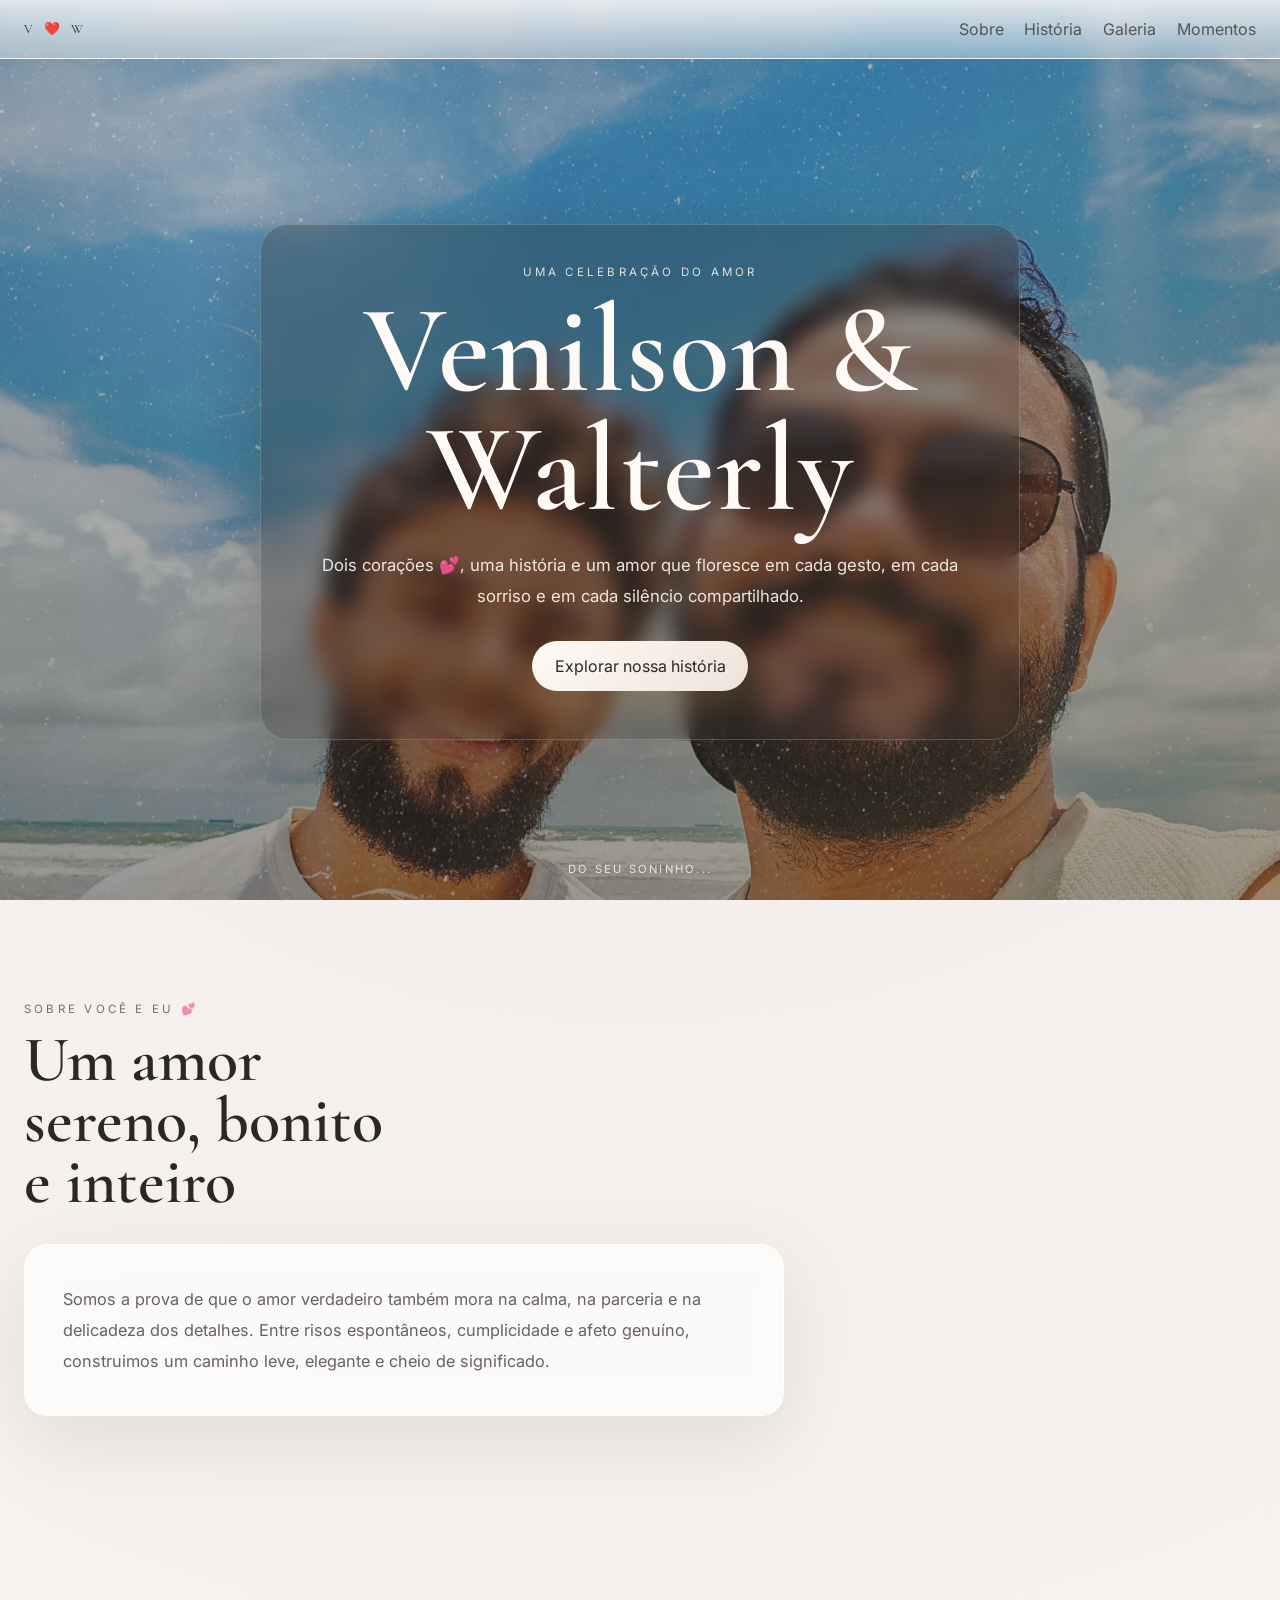
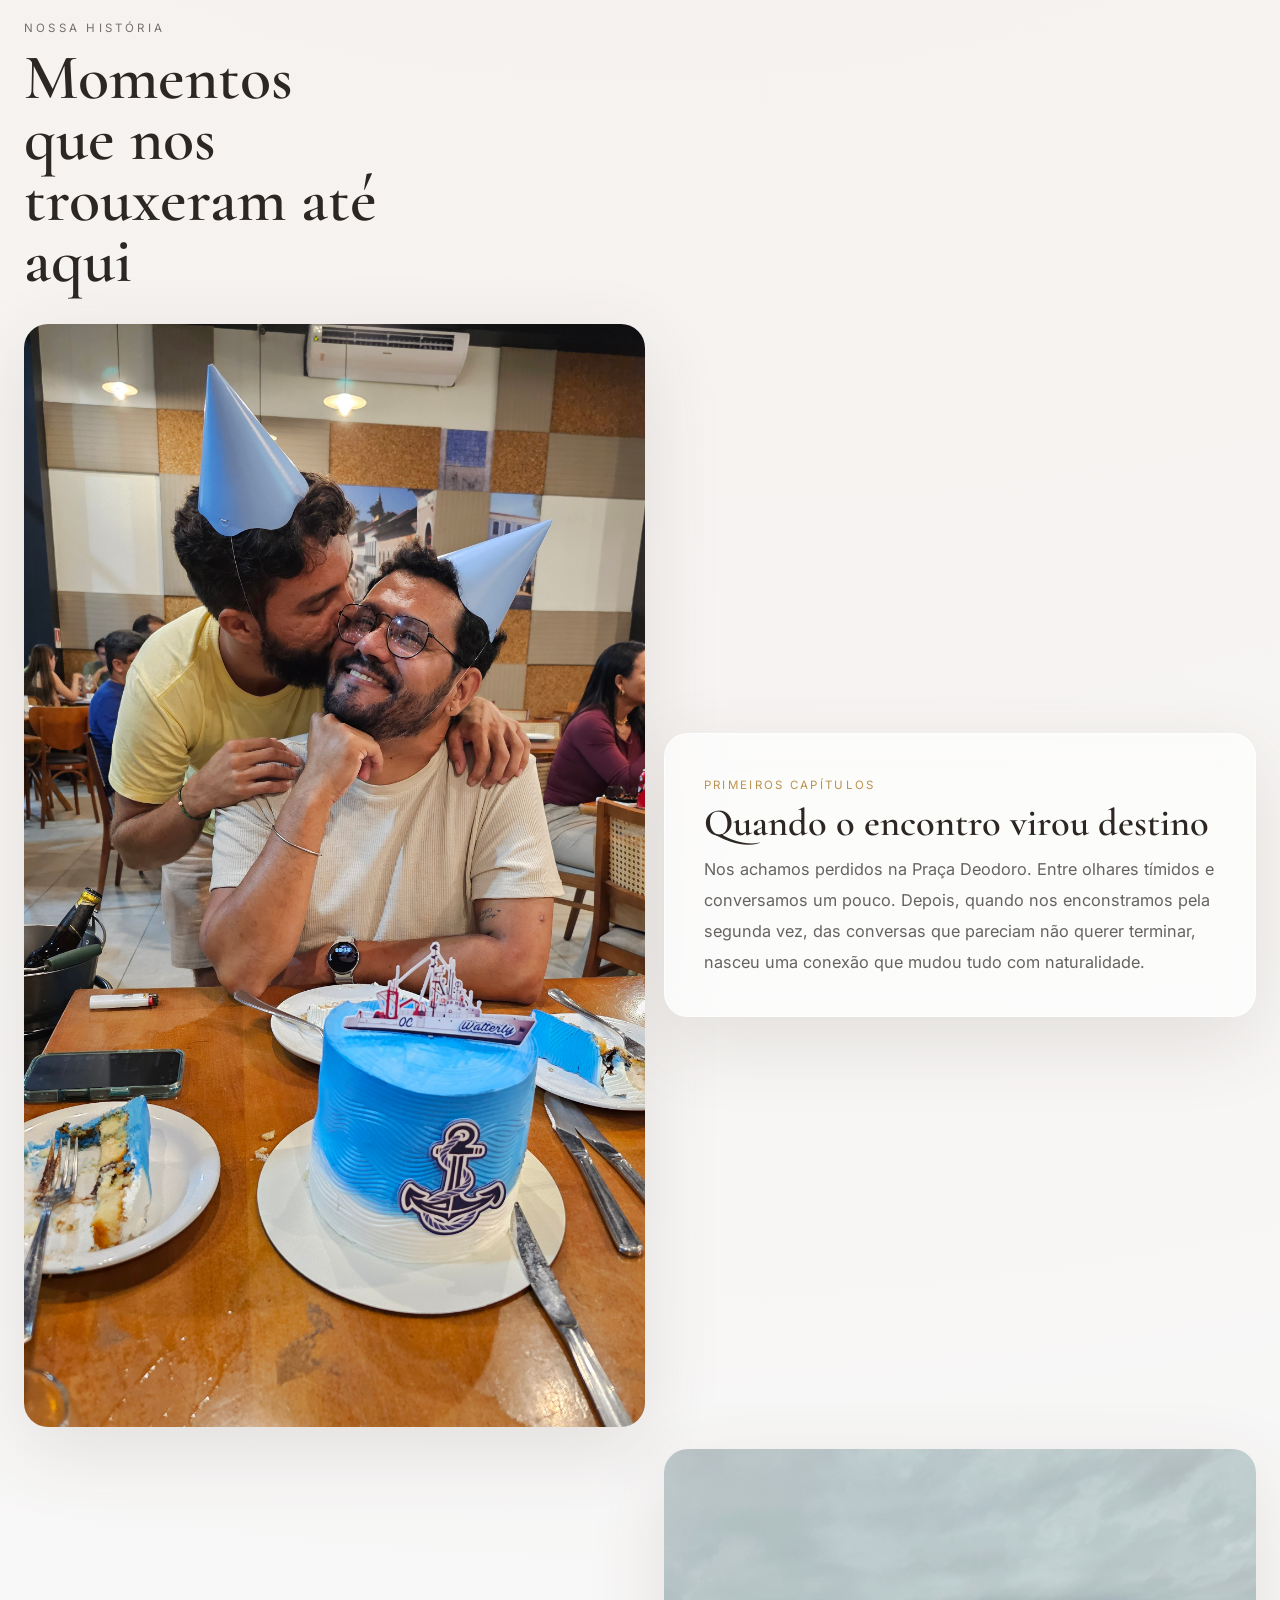
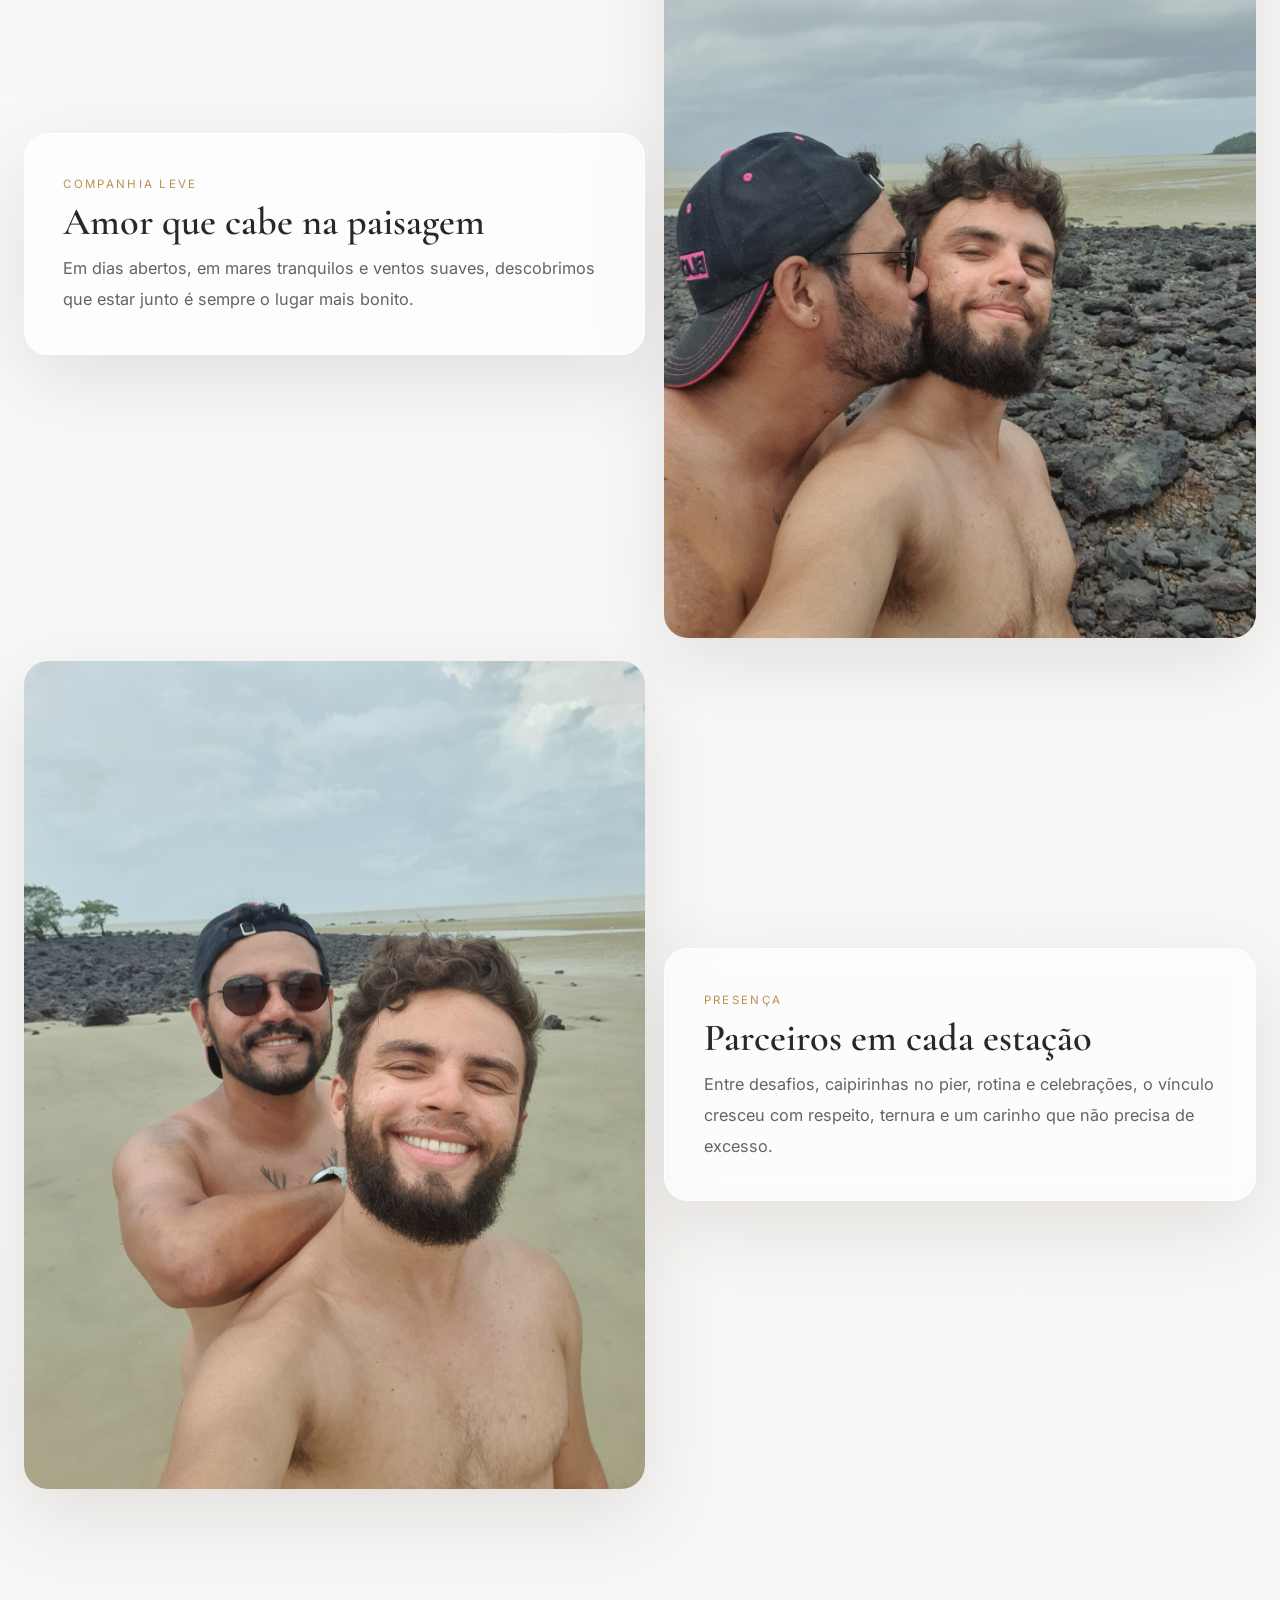
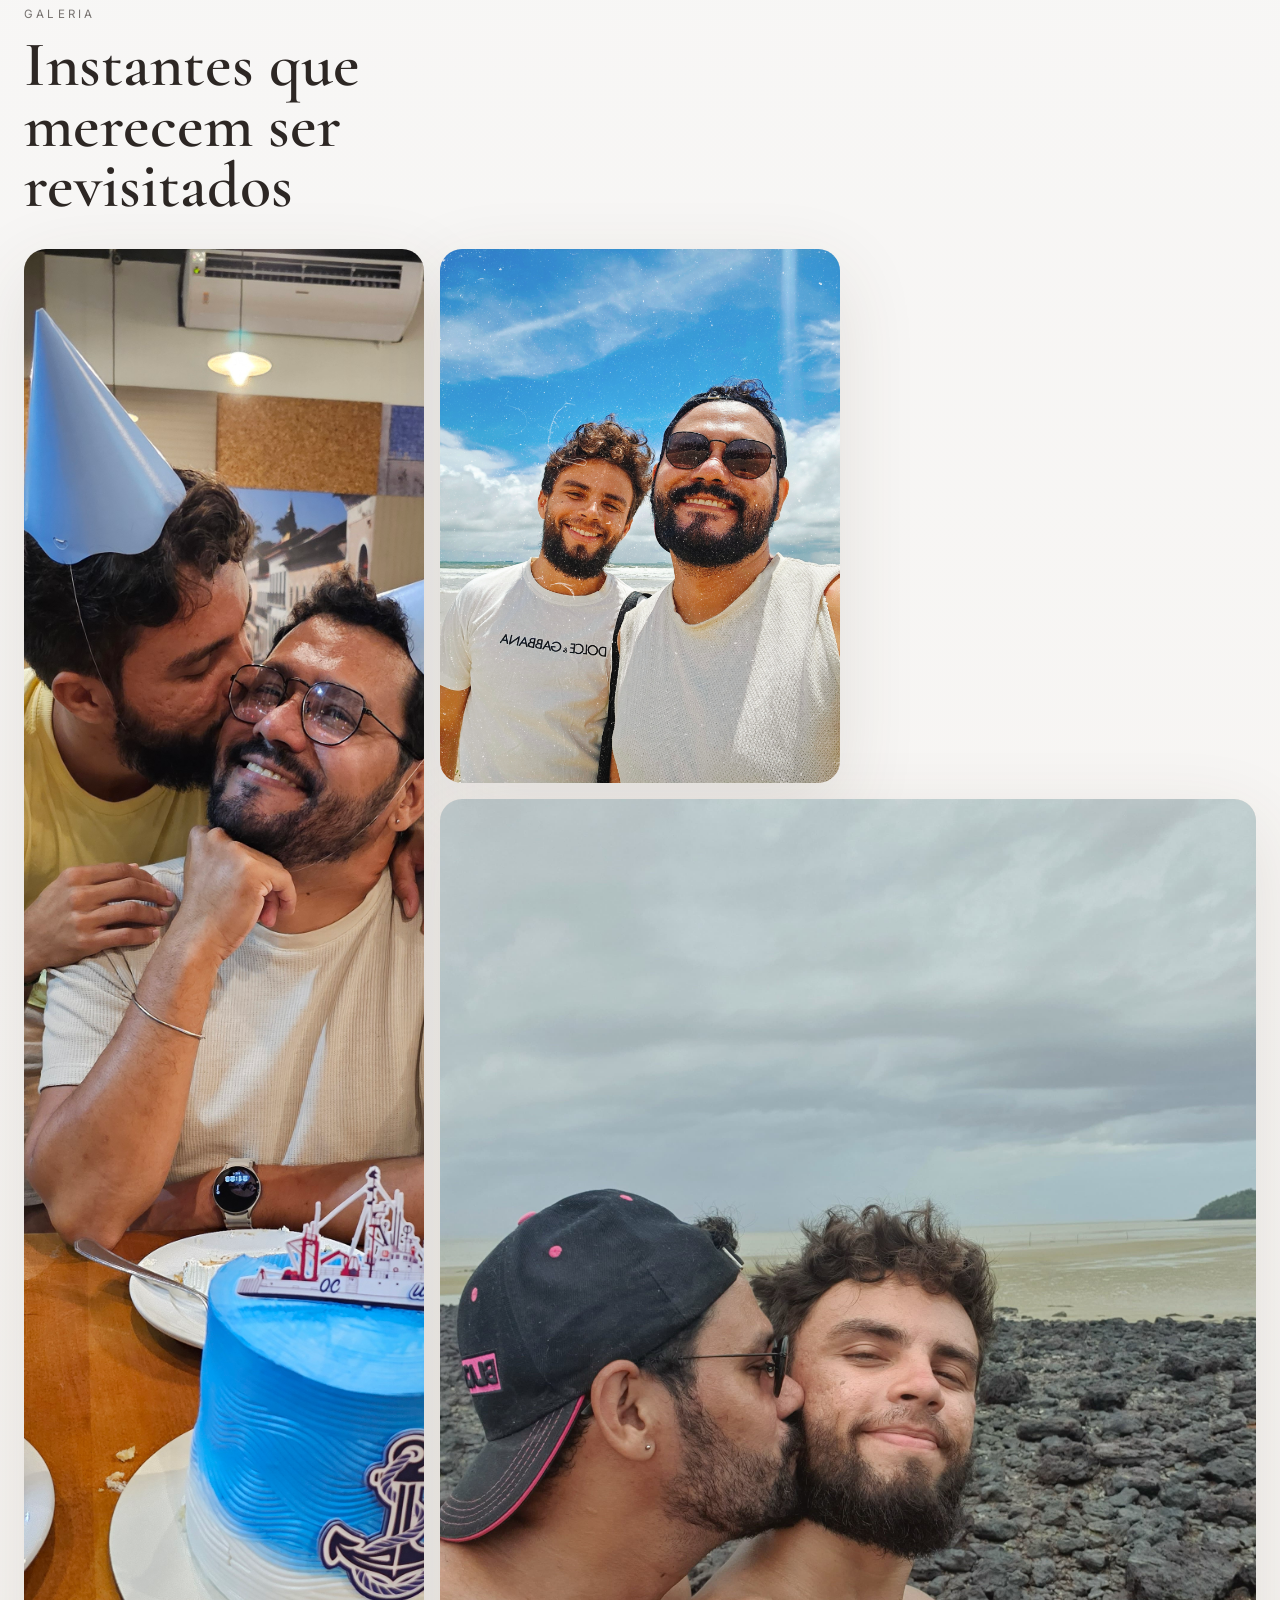
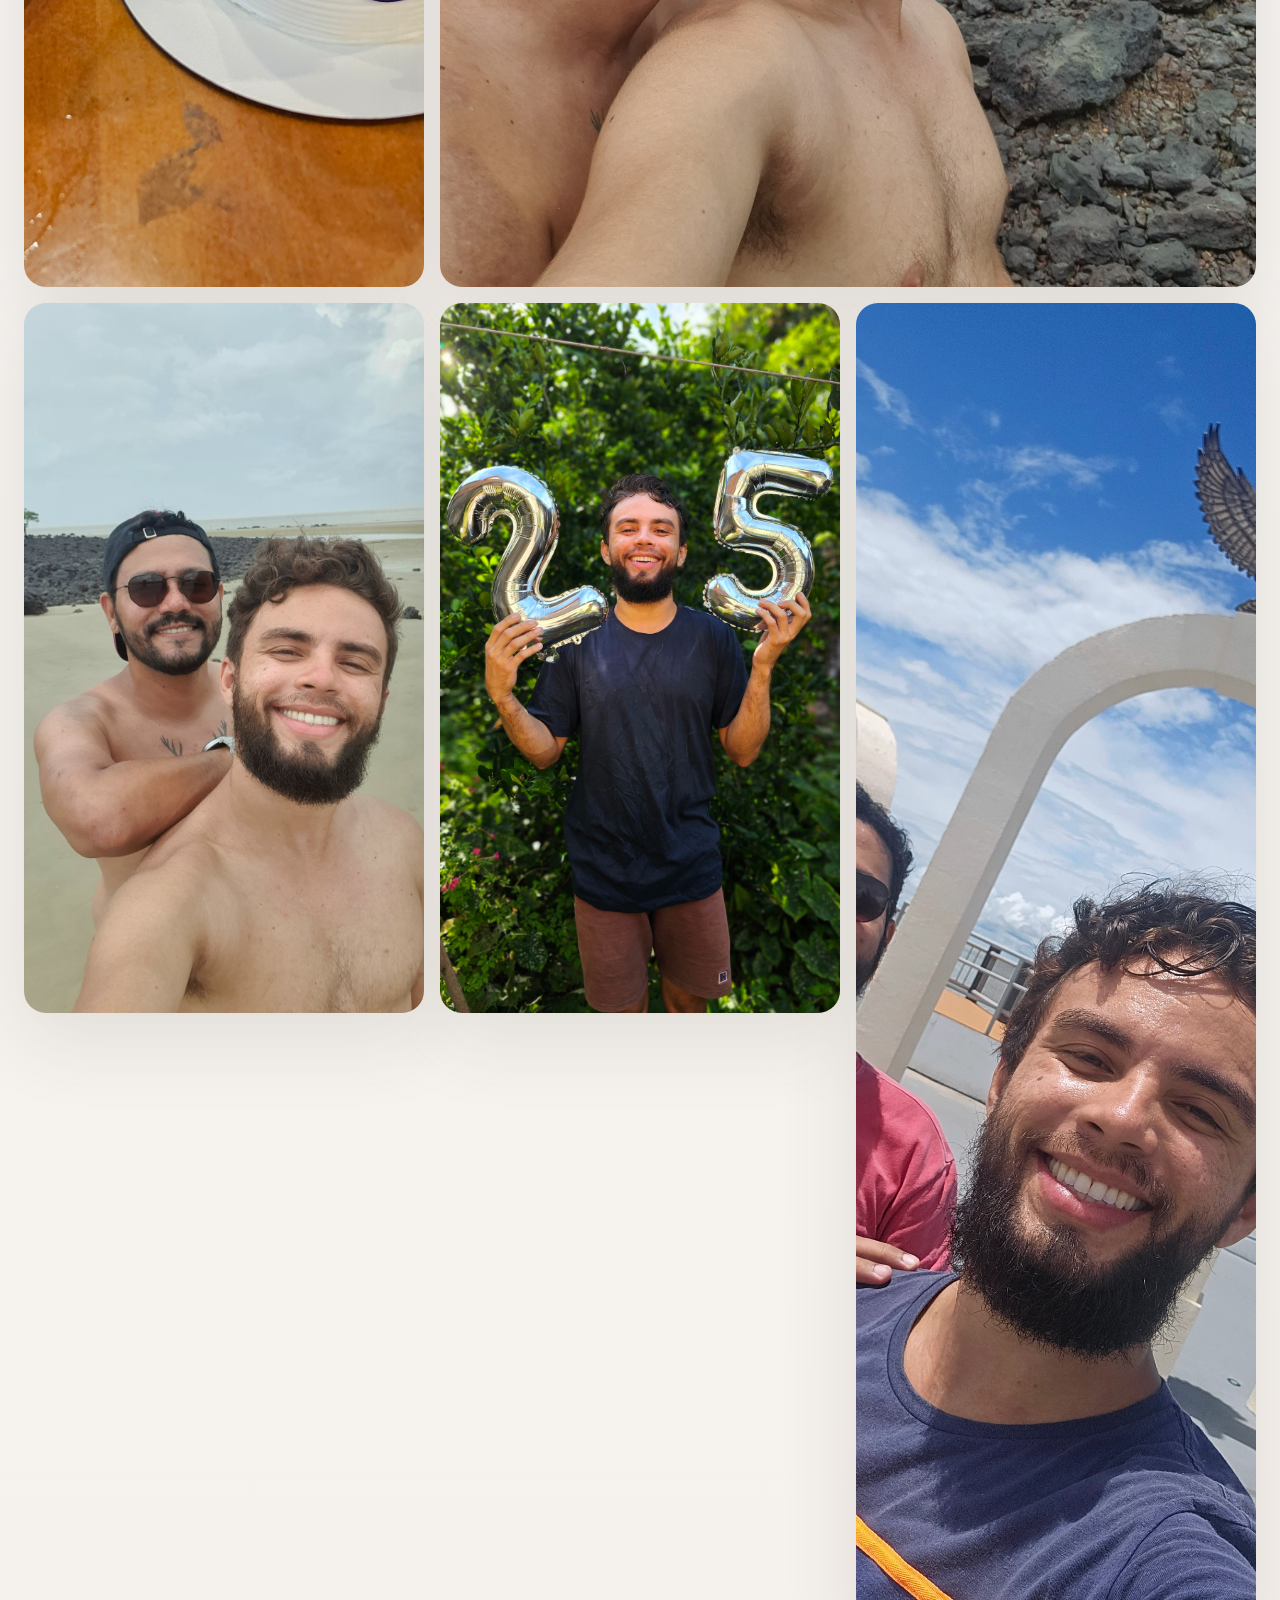
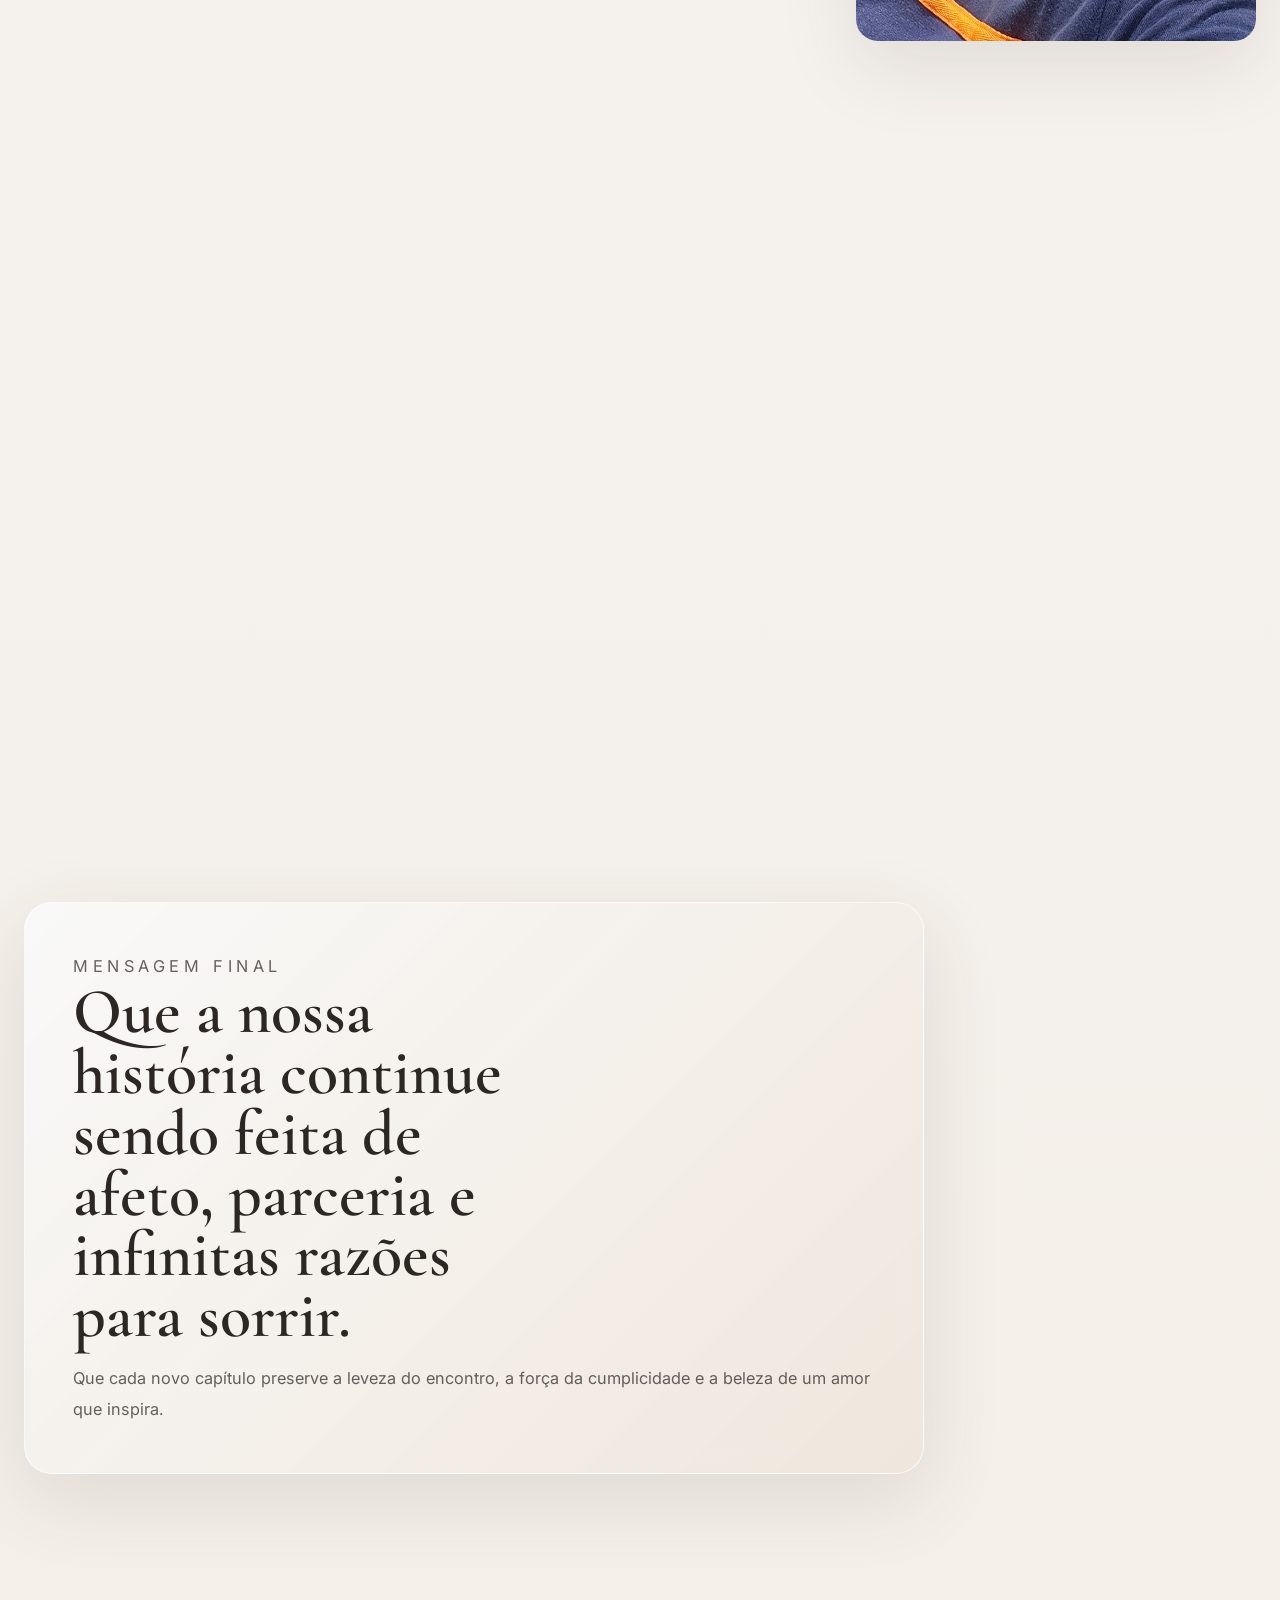
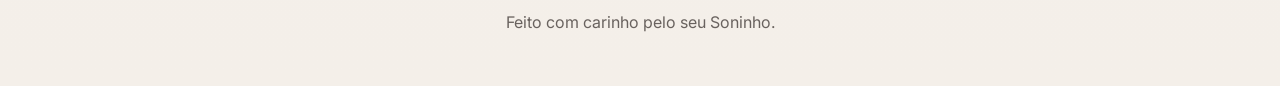
==== projects/my-love/index.html @ 70a50e3d "Add files via upload" ====
<!DOCTYPE html>
<html lang="pt-BR">
<head>
  <meta charset="UTF-8" />
  <meta name="viewport" content="width=device-width, initial-scale=1.0" />
  <meta name="description" content="Uma landing page romântica e elegante para celebrar o amor de Venilson e Walterly." />
  <title>Venilson & Walterly</title>
  <link rel="preconnect" href="https://fonts.googleapis.com" />
  <link rel="preconnect" href="https://fonts.gstatic.com" crossorigin />
  <link href="https://fonts.googleapis.com/css2?family=Cormorant+Garamond:wght@500;600;700&family=Inter:wght@400;500;600;700&display=swap" rel="stylesheet" />
  <link rel="stylesheet" href="styles.css" />
</head>
<body>
  <div class="page-shell">
    <header class="topbar">
      <a class="brand" href="#hero" aria-label="Voltar para o início">V ❤️ W</a>
      <nav class="nav">
        <a href="#sobre">Sobre</a>
        <a href="#historia">História</a>
        <a href="#galeria">Galeria</a>
        <a href="#momentos">Momentos</a>
      </nav>
    </header>

    <main>
      <section id="hero" class="hero">
        <div class="hero__overlay"></div>
        <div class="hero__content reveal">
          <p class="eyebrow">Uma celebração do amor</p>
          <h1>Venilson & Walterly</h1>
          <p class="hero__subtitle">Dois corações 💕, uma história e um amor que floresce em cada gesto, em cada sorriso e em cada silêncio compartilhado.</p>
          <a class="hero__cta" href="#sobre">Explorar nossa história</a>
        </div>
        <div class="hero__scroll">Do seu Soninho...</div>
      </section>

      <section id="sobre" class="section section--intro reveal">
        <div class="section__heading">
          <p class="eyebrow">Sobre você e eu 💕</p>
          <h2>Um amor sereno, bonito e inteiro</h2>
        </div>
        <div class="intro-card">
          <p>
            Somos a prova de que o amor verdadeiro também mora na calma, na parceria e na delicadeza dos detalhes.
            Entre risos espontâneos, cumplicidade e afeto genuíno, construimos um caminho leve, elegante e cheio de significado.
          </p>
        </div>
      </section>

      <section id="historia" class="section timeline-section">
        <div class="section__heading reveal">
          <p class="eyebrow">Nossa história</p>
          <h2>Momentos que nos trouxeram até aqui</h2>
        </div>

        <div class="timeline">
          <article class="timeline-item reveal">
            <div class="timeline-item__media">
              <img src="images/20260304_212842.jpg" alt="Venilson e Walterly celebrando juntos em um momento especial" />
            </div>
            <div class="timeline-item__content">
              <span>Primeiros capítulos</span>
              <h3>Quando o encontro virou destino</h3>
              <p>Nos achamos perdidos na Praça Deodoro. Entre olhares tímidos e conversamos um pouco. Depois, quando nos enconstramos pela segunda vez, das conversas que pareciam não querer terminar, nasceu uma conexão que mudou tudo com naturalidade.</p>
            </div>
          </article>

          <article class="timeline-item reveal">
            <div class="timeline-item__media">
              <img src="images/IMG-20260309-WA0085.jpg" alt="Venilson e Walterly abraçados à beira-mar" />
            </div>
            <div class="timeline-item__content">
              <span>Companhia leve</span>
              <h3>Amor que cabe na paisagem</h3>
              <p>Em dias abertos, em mares tranquilos e ventos suaves, descobrimos que estar junto é sempre o lugar mais bonito.</p>
            </div>
          </article>

          <article class="timeline-item reveal">
            <div class="timeline-item__media">
              <img src="images/IMG-20260309-WA0089.jpg" alt="Venilson e Walterly sorrindo juntos em selfie na praia" />
            </div>
            <div class="timeline-item__content">
              <span>Presença</span>
              <h3>Parceiros em cada estação</h3>
              <p>Entre desafios, caipirinhas no pier, rotina e celebrações, o vínculo cresceu com respeito, ternura e um carinho que não precisa de excesso.</p>
            </div>
          </article>
        </div>
      </section>

      <section id="galeria" class="section gallery-section">
        <div class="section__heading reveal">
          <p class="eyebrow">Galeria</p>
          <h2>Instantes que merecem ser revisitados</h2>
        </div>

        <div class="gallery">
          <button class="gallery__item gallery__item--tall reveal" data-lightbox="0" aria-label="Abrir foto da celebração do casal em destaque">
            <img src="images/20260304_212842.jpg" alt="Aniversário de Walterly em uma celebração com bolo azul" />
          </button>
          <button class="gallery__item reveal" data-lightbox="1" aria-label="Abrir foto do casal na praia sorrindo">
            <img src="images/2026-04-11-20-14-44-477.jpg" alt="Venilson e Walterly sorrindo na praia sob céu azul" />
          </button>
          <button class="gallery__item gallery__item--wide reveal" data-lightbox="2" aria-label="Abrir foto do casal em um abraço na praia">
            <img src="images/IMG-20260309-WA0085.jpg" alt="Venilson e Walterly em um abraço carinhoso à beira-mar" />
          </button>
          <button class="gallery__item reveal" data-lightbox="3" aria-label="Abrir foto do casal em selfie na praia">
            <img src="images/IMG-20260309-WA0089.jpg" alt="Venilson e Walterly sorrindo juntos em uma selfie na praia" />
          </button>
          <button class="gallery__item reveal" data-lightbox="4" aria-label="Abrir foto do casal em momento íntimo nas pedras">
            <img src="images/20260330_074502.jpg" alt="Venilson beijando Walterly nas rochas da praia" />
          </button>
          <button class="gallery__item gallery__item--tall reveal" data-lightbox="5" aria-label="Abrir foto do casal com vista para o mar">
            <img src="images/IMG_20260420_123554_840.webp" alt="Venilson e Walterly sorrindo em selfie com mar ao fundo" />
          </button>
          <button class="gallery__item gallery__item--wide reveal" data-lightbox="6" aria-label="Abrir foto extra do casal">
            <img src="images/file_00000000dd3471f590c2e8530b829738.png" alt="Venilson e Walterly em uma fotografia especial" />
          </button>
        </div>
      </section>

      <section id="momentos" class="section moments-section reveal">
        <div class="section__heading">
          <p class="eyebrow">Frases ❤️ Momentos</p>
          <h2>Pequenas lembranças, grandes emoções</h2>
        </div>

        <div class="moments-grid">
          <blockquote>
            <p>“Nosso amor não precisa ser alto para ser imenso; ele se reconhece no cuidado cotidiano.”</p>
          </blockquote>
          <blockquote>
            <p>“A vida ao lado de quem faz a alma descansar é sempre mais bonita.”</p>
          </blockquote>
          <blockquote>
            <p>“Onde chegamos, chega também uma elegância calma de quem sabe amar de verdade, do nosso jeitinho.”</p>
          </blockquote>
        </div>
      </section>

      <section class="section closing-section reveal">
        <div class="closing-card">
          <p class="eyebrow">Mensagem final</p>
          <h2>Que a nossa história continue sendo feita de afeto, parceria e infinitas razões para sorrir.</h2>
          <p>Que cada novo capítulo preserve a leveza do encontro, a força da cumplicidade e a beleza de um amor que inspira.</p>
        </div>
      </section>
    </main>

    <footer class="footer">
      <p>Feito com carinho pelo seu Soninho.</p>
    </footer>
  </div>

  <div class="lightbox" aria-hidden="true" role="dialog" aria-label="Visualização ampliada da foto">
    <button class="lightbox__close" type="button" aria-label="Fechar visualização">×</button>
    <img class="lightbox__image" alt="Foto ampliada do casal" />
  </div>

  <script src="script.js"></script>
</body>
</html>
---- projects/my-love/styles.css ----
:root {
  --bg: #f8f8f8;
  --sand: #ede3d9;
  --rose: #d8bfb3;
  --gold: #b9924f;
  --gold-soft: rgba(185, 146, 79, 0.16);
  --text: #2d2724;
  --muted: rgba(45, 39, 36, 0.72);
  --line: rgba(45, 39, 36, 0.1);
  --card: rgba(255, 255, 255, 0.66);
  --shadow: 0 24px 80px rgba(78, 58, 40, 0.12);
}

* {
  box-sizing: border-box;
}

html {
  scroll-behavior: smooth;
}

body {
  margin: 0;
  font-family: "Inter", system-ui, sans-serif;
  color: var(--text);
  background:
    radial-gradient(circle at top, rgba(216, 191, 179, 0.24), transparent 35%),
    linear-gradient(180deg, #fbfaf8 0%, var(--bg) 38%, #f4efe9 100%);
}

img {
  display: block;
  width: 100%;
}

button,
a {
  font: inherit;
}

.page-shell {
  width: min(100%, 1440px);
  margin: 0 auto;
  position: relative;
}

.topbar {
  position: fixed;
  top: 0;
  left: 50%;
  transform: translateX(-50%);
  width: min(100%, 1440px);
  z-index: 20;
  display: flex;
  justify-content: space-between;
  align-items: center;
  padding: 1.2rem 1.5rem;
  backdrop-filter: blur(16px);
  background: linear-gradient(180deg, rgba(248, 248, 248, 0.86), rgba(248, 248, 248, 0.42));
  border-bottom: 1px solid rgba(255, 255, 255, 0.5);
}

.brand {
  color: var(--text);
  font-family: "Cormorant Garamond", Georgia, serif;
  text-decoration: none;
  letter-spacing: 0.32em;
  font-size: 0.8rem;
  text-transform: uppercase;
}

.nav {
  display: flex;
  gap: 1.3rem;
  flex-wrap: wrap;
}

.nav a {
  color: var(--muted);
  text-decoration: none;
  transition: color 180ms ease;
}

.nav a:hover {
  color: var(--gold);
}

.hero {
  min-height: 100vh;
  position: relative;
  display: grid;
  align-items: center;
  padding: 7rem 1.5rem 3rem;
  overflow: hidden;
  isolation: isolate;
  background-image:
    linear-gradient(180deg, rgba(45, 39, 36, 0.28), rgba(45, 39, 36, 0.48)),
    url("images/2026-04-11-20-14-44-477.jpg");
  background-size: cover;
  background-position: center 22%;
}

.hero__overlay {
  position: absolute;
  inset: 0;
  background:
    radial-gradient(circle at 20% 20%, rgba(255, 255, 255, 0.18), transparent 24%),
    linear-gradient(130deg, rgba(216, 191, 179, 0.1), transparent 45%, rgba(185, 146, 79, 0.18));
  z-index: -1;
}

.hero__content {
  width: min(100%, 760px);
  margin: 0 auto;
  text-align: center;
  color: #fffaf6;
  padding: 2.5rem 2rem 3rem;
  border: 1px solid rgba(255, 255, 255, 0.18);
  border-radius: 28px;
  background: rgba(39, 31, 28, 0.26);
  backdrop-filter: blur(10px);
  box-shadow: 0 20px 70px rgba(21, 17, 14, 0.2);
}

.eyebrow {
  margin: 0 0 0.85rem;
  text-transform: uppercase;
  letter-spacing: 0.28em;
  font-size: 0.72rem;
  color: rgba(255, 248, 240, 0.84);
}

h1,
h2,
h3 {
  font-family: "Cormorant Garamond", Georgia, serif;
  font-weight: 600;
  line-height: 0.95;
  margin: 0;
}

h1 {
  font-size: clamp(3.8rem, 10vw, 7.8rem);
  letter-spacing: 0.01em;
}

.hero__subtitle {
  max-width: 58ch;
  margin: 1.3rem auto 0;
  font-size: 1.05rem;
  line-height: 1.85;
  color: rgba(255, 249, 244, 0.9);
}

.hero__cta {
  display: inline-flex;
  align-items: center;
  justify-content: center;
  margin-top: 1.8rem;
  padding: 0.95rem 1.4rem;
  border-radius: 999px;
  text-decoration: none;
  color: var(--text);
  background: linear-gradient(135deg, #fffaf6, var(--sand));
  box-shadow: 0 14px 30px rgba(185, 146, 79, 0.22);
  transition: transform 180ms ease, box-shadow 180ms ease;
}

.hero__cta:hover {
  transform: translateY(-2px);
  box-shadow: 0 18px 34px rgba(185, 146, 79, 0.28);
}

.hero__scroll {
  position: absolute;
  left: 50%;
  bottom: 1.5rem;
  transform: translateX(-50%);
  color: rgba(255, 248, 240, 0.82);
  letter-spacing: 0.2em;
  text-transform: uppercase;
  font-size: 0.7rem;
}

.section {
  padding: clamp(4rem, 8vw, 7rem) 1.5rem;
}

.section__heading {
  margin-bottom: 2rem;
}

.section__heading h2,
.closing-card h2 {
  font-size: clamp(2.4rem, 5vw, 4.4rem);
  max-width: 12ch;
}

.section__heading .eyebrow {
  color: rgba(45, 39, 36, 0.64);
}

.intro-card,
.closing-card,
blockquote,
.timeline-item__content {
  background: var(--card);
  border: 1px solid rgba(255, 255, 255, 0.68);
  box-shadow: var(--shadow);
  backdrop-filter: blur(14px);
}

.intro-card {
  padding: clamp(1.4rem, 3vw, 2.4rem);
  border-radius: 24px;
  max-width: 760px;
}

.intro-card p,
.timeline-item__content p,
.closing-card p,
blockquote p {
  margin: 0;
  line-height: 1.9;
  color: var(--muted);
  font-size: 1.02rem;
}

.timeline-section {
  position: relative;
}

.timeline {
  display: grid;
  gap: 1.4rem;
}

.timeline-item {
  display: grid;
  grid-template-columns: minmax(0, 1.05fr) minmax(0, 1fr);
  gap: 1.2rem;
  align-items: center;
}

.timeline-item:nth-child(even) .timeline-item__media {
  order: 2;
}

.timeline-item:nth-child(even) .timeline-item__content {
  order: 1;
}

.timeline-item__media {
  border-radius: 24px;
  overflow: hidden;
  min-height: 320px;
  box-shadow: var(--shadow);
}

.timeline-item__media img {
  height: 100%;
  object-fit: cover;
}

.timeline-item__content {
  padding: clamp(1.4rem, 3vw, 2.5rem);
  border-radius: 24px;
}

.timeline-item__content span {
  display: inline-block;
  margin-bottom: 0.8rem;
  text-transform: uppercase;
  letter-spacing: 0.2em;
  font-size: 0.72rem;
  color: var(--gold);
}

.timeline-item__content h3 {
  font-size: clamp(2rem, 3vw, 3rem);
  margin-bottom: 0.8rem;
}

.gallery-section {
  padding-top: 1rem;
}

.gallery {
  display: grid;
  grid-template-columns: repeat(12, 1fr);
  gap: 1rem;
}

.gallery__item {
  border: 0;
  padding: 0;
  position: relative;
  overflow: hidden;
  border-radius: 22px;
  min-height: 240px;
  cursor: zoom-in;
  background: #e9dfd8;
  box-shadow: var(--shadow);
  grid-column: span 4;
}

.gallery__item--wide {
  grid-column: span 8;
}

.gallery__item--tall {
  min-height: 500px;
  grid-column: span 4;
  grid-row: span 2;
}

.gallery__item img {
  width: 100%;
  height: 100%;
  object-fit: cover;
  transition: transform 450ms ease, filter 450ms ease;
}

.gallery__item::after {
  content: "";
  position: absolute;
  inset: 0;
  background: linear-gradient(180deg, rgba(255, 255, 255, 0), rgba(35, 28, 22, 0.2));
  opacity: 0;
  transition: opacity 300ms ease;
}

.gallery__item:hover img,
.gallery__item:focus-visible img {
  transform: scale(1.03);
  filter: saturate(1.02);
}

.gallery__item:hover::after,
.gallery__item:focus-visible::after {
  opacity: 1;
}

.moments-grid {
  display: grid;
  grid-template-columns: repeat(3, minmax(0, 1fr));
  gap: 1rem;
}

blockquote {
  margin: 0;
  padding: 1.6rem 1.5rem;
  border-radius: 22px;
}

blockquote p {
  font-size: 1.05rem;
  color: var(--text);
}

.closing-card {
  padding: clamp(1.8rem, 4vw, 3rem);
  border-radius: 28px;
  max-width: 900px;
  background:
    linear-gradient(135deg, rgba(248, 248, 248, 0.82), rgba(237, 227, 217, 0.88)),
    var(--card);
}

.closing-card h2 {
  max-width: 14ch;
  margin-bottom: 1rem;
}

.footer {
  padding: 1.2rem 1.5rem 2.4rem;
  color: rgba(45, 39, 36, 0.7);
  text-align: center;
}

.lightbox {
  position: fixed;
  inset: 0;
  display: grid;
  place-items: center;
  padding: 1.5rem;
  background: rgba(18, 14, 12, 0.84);
  opacity: 0;
  pointer-events: none;
  transition: opacity 220ms ease;
  z-index: 50;
}

.lightbox.is-open {
  opacity: 1;
  pointer-events: auto;
}

.lightbox__image {
  max-width: min(100%, 1100px);
  max-height: 84vh;
  width: auto;
  height: auto;
  object-fit: contain;
  border-radius: 20px;
  box-shadow: 0 24px 90px rgba(0, 0, 0, 0.3);
}

.lightbox__close {
  position: absolute;
  top: 1rem;
  right: 1rem;
  width: 3rem;
  height: 3rem;
  border: 0;
  border-radius: 999px;
  background: rgba(255, 248, 240, 0.14);
  color: #fff;
  font-size: 1.8rem;
  cursor: pointer;
}

.reveal {
  opacity: 0;
  transform: translateY(22px);
  transition: opacity 800ms ease, transform 800ms ease;
}

.reveal.is-visible {
  opacity: 1;
  transform: translateY(0);
}

@media (max-width: 980px) {
  .timeline-item,
  .timeline-item:nth-child(even) .timeline-item__media,
  .timeline-item:nth-child(even) .timeline-item__content {
    order: initial;
    grid-template-columns: 1fr;
  }

  .gallery__item,
  .gallery__item--wide,
  .gallery__item--tall {
    grid-column: span 6;
    min-height: 260px;
    grid-row: auto;
  }

  .moments-grid {
    grid-template-columns: 1fr;
  }
}

@media (max-width: 720px) {
  .topbar {
    padding: 1rem;
    gap: 1rem;
    flex-direction: column;
  }

  .nav {
    justify-content: center;
    gap: 0.9rem;
  }

  .hero {
    padding-top: 8rem;
    background-position: center center;
  }

  .hero__content {
    padding: 2rem 1.1rem 2.3rem;
    border-radius: 24px;
  }

  .hero__subtitle {
    font-size: 0.98rem;
  }

  .section {
    padding-left: 1rem;
    padding-right: 1rem;
  }

  .gallery {
    grid-template-columns: 1fr;
  }

  .gallery__item,
  .gallery__item--wide,
  .gallery__item--tall {
    grid-column: auto;
    min-height: 220px;
  }

  .section__heading h2,
  .closing-card h2 {
    max-width: none;
  }
}

@media (prefers-reduced-motion: reduce) {
  html {
    scroll-behavior: auto;
  }

  *, *::before, *::after {
    animation: none !important;
    transition: none !important;
  }

  .reveal {
    opacity: 1;
    transform: none;
  }
}
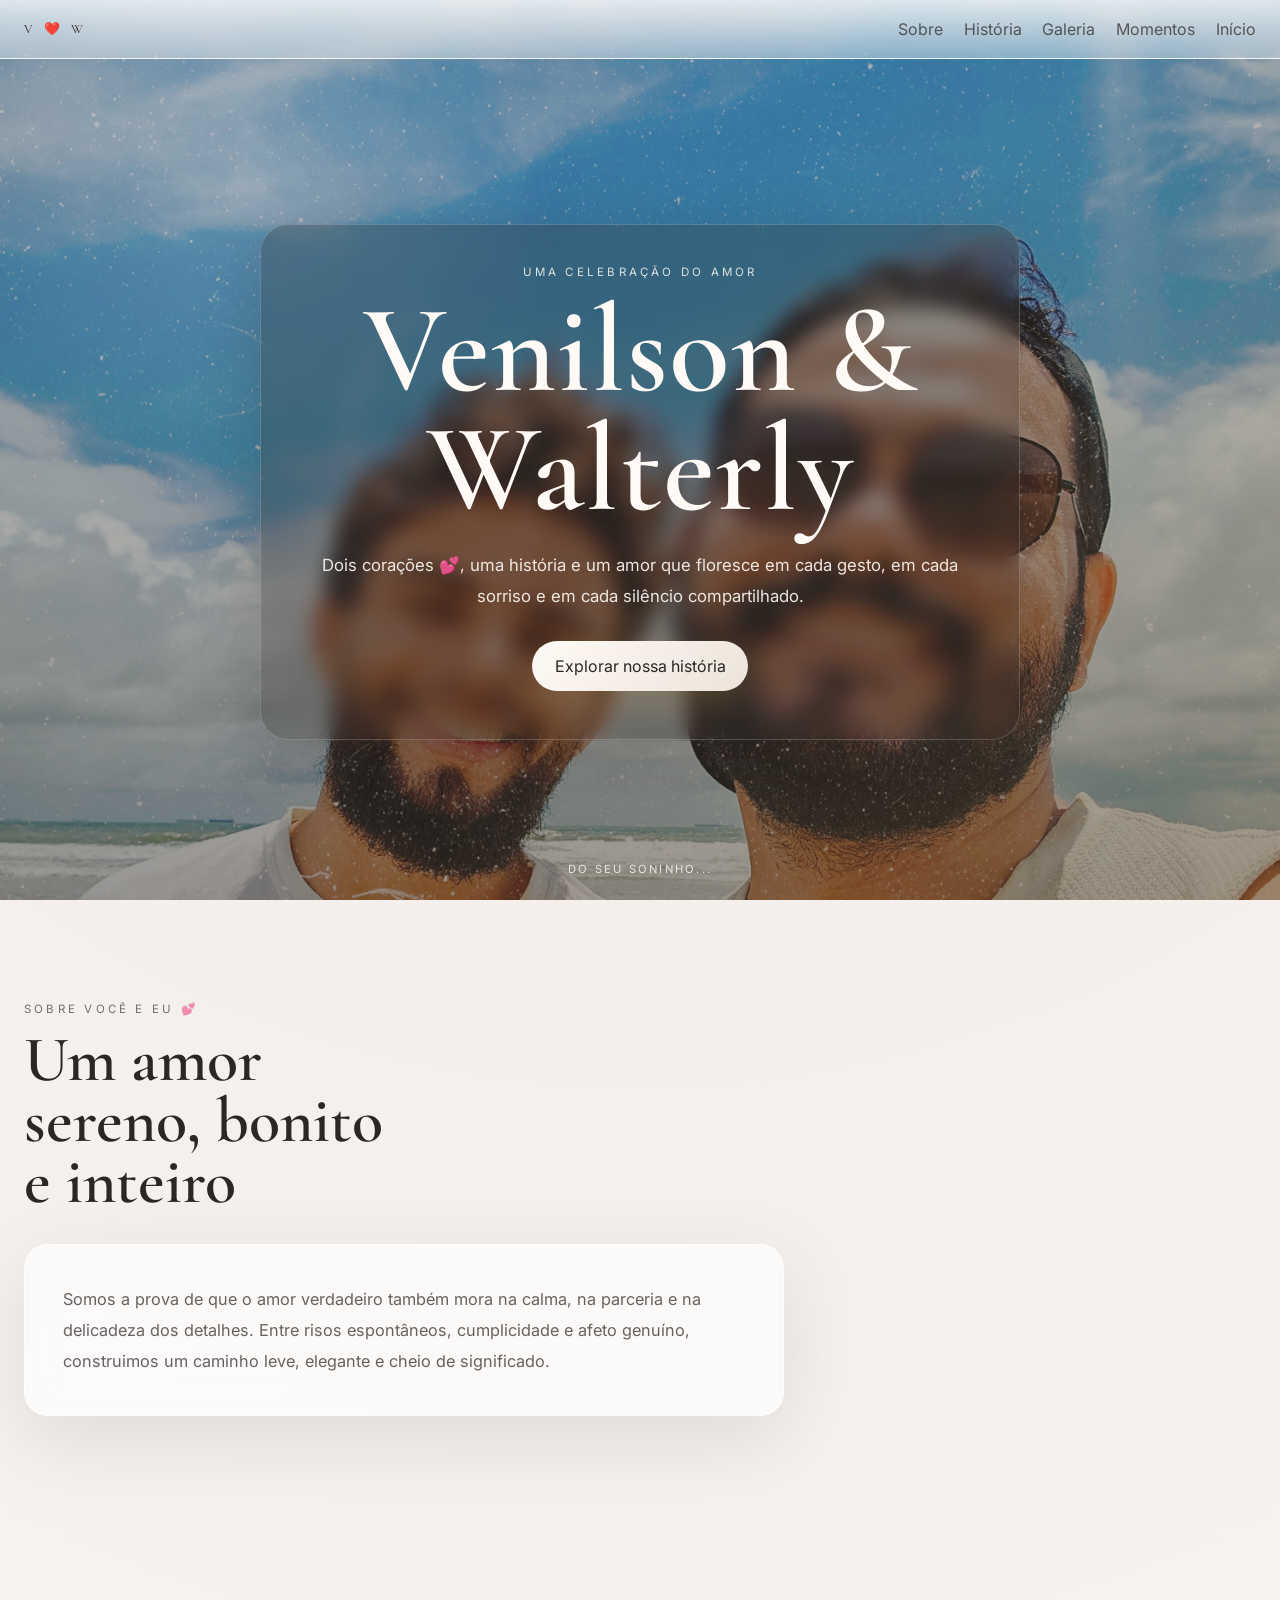
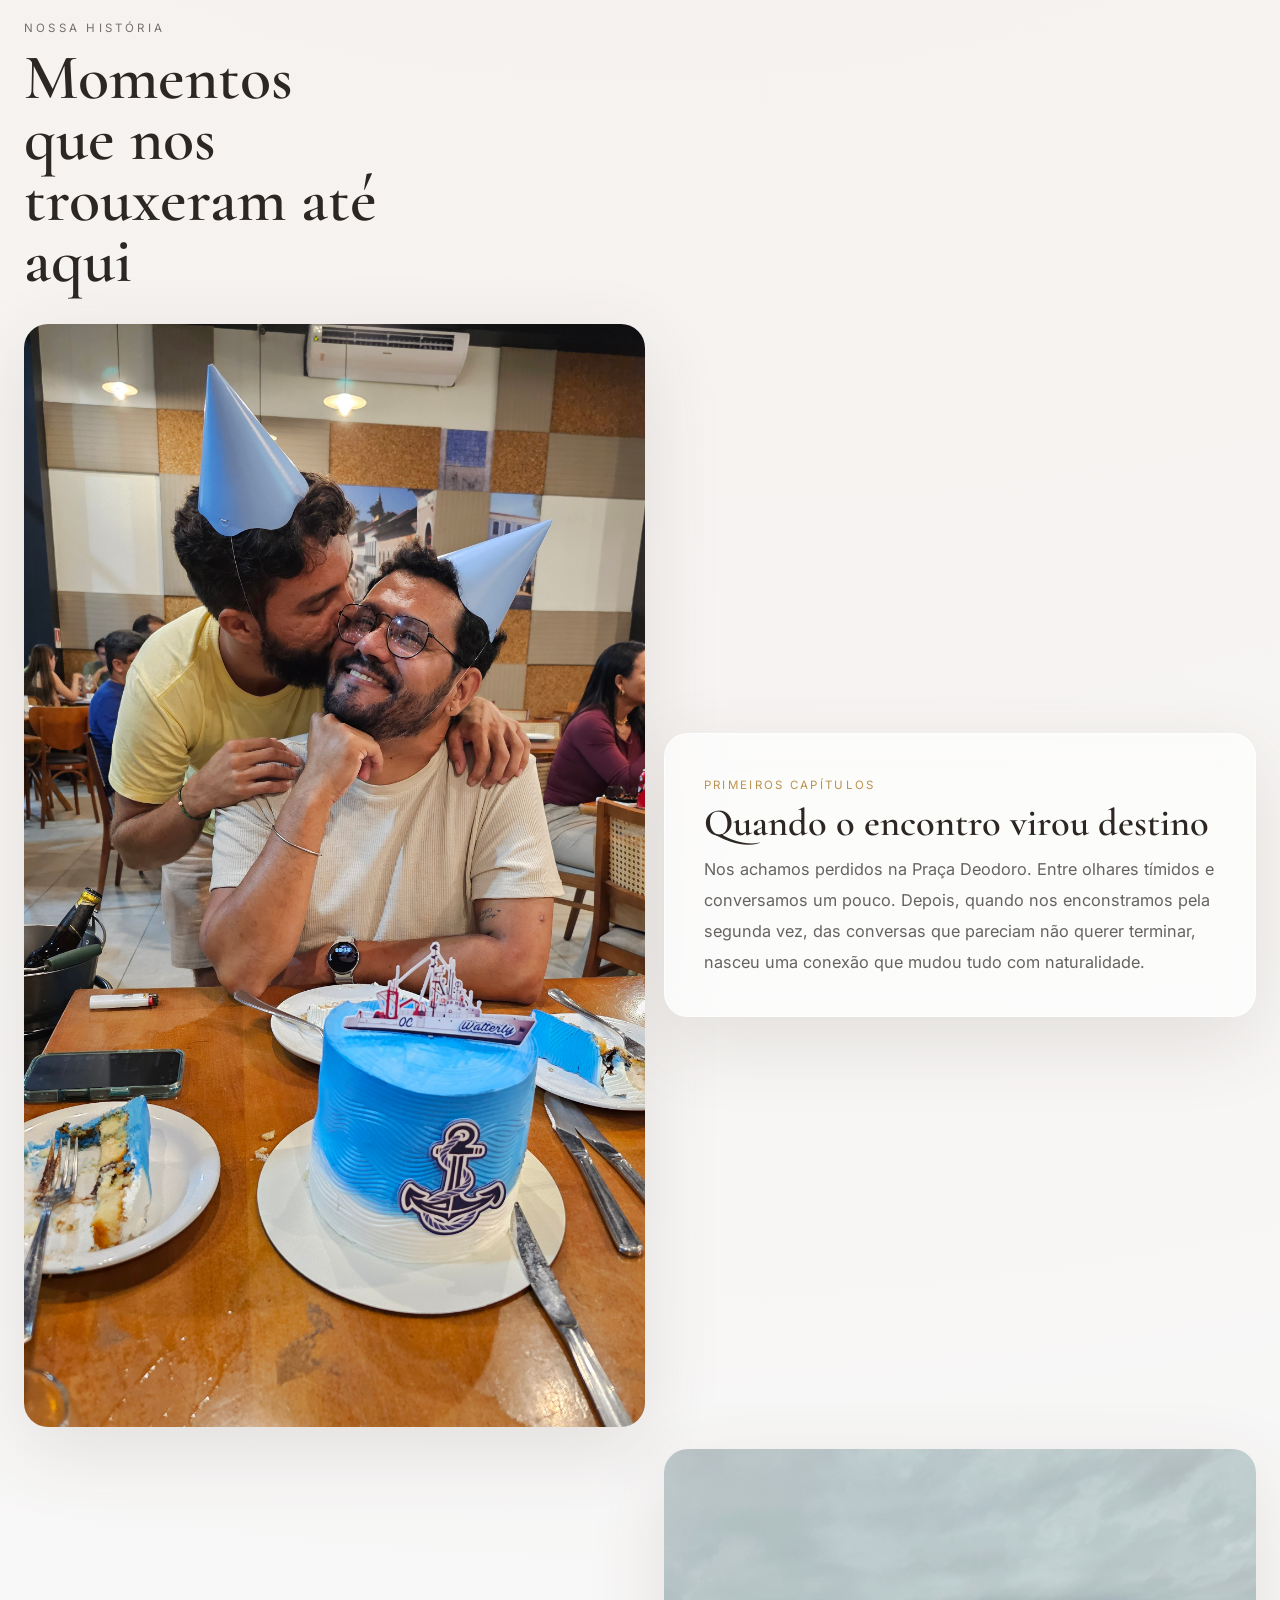
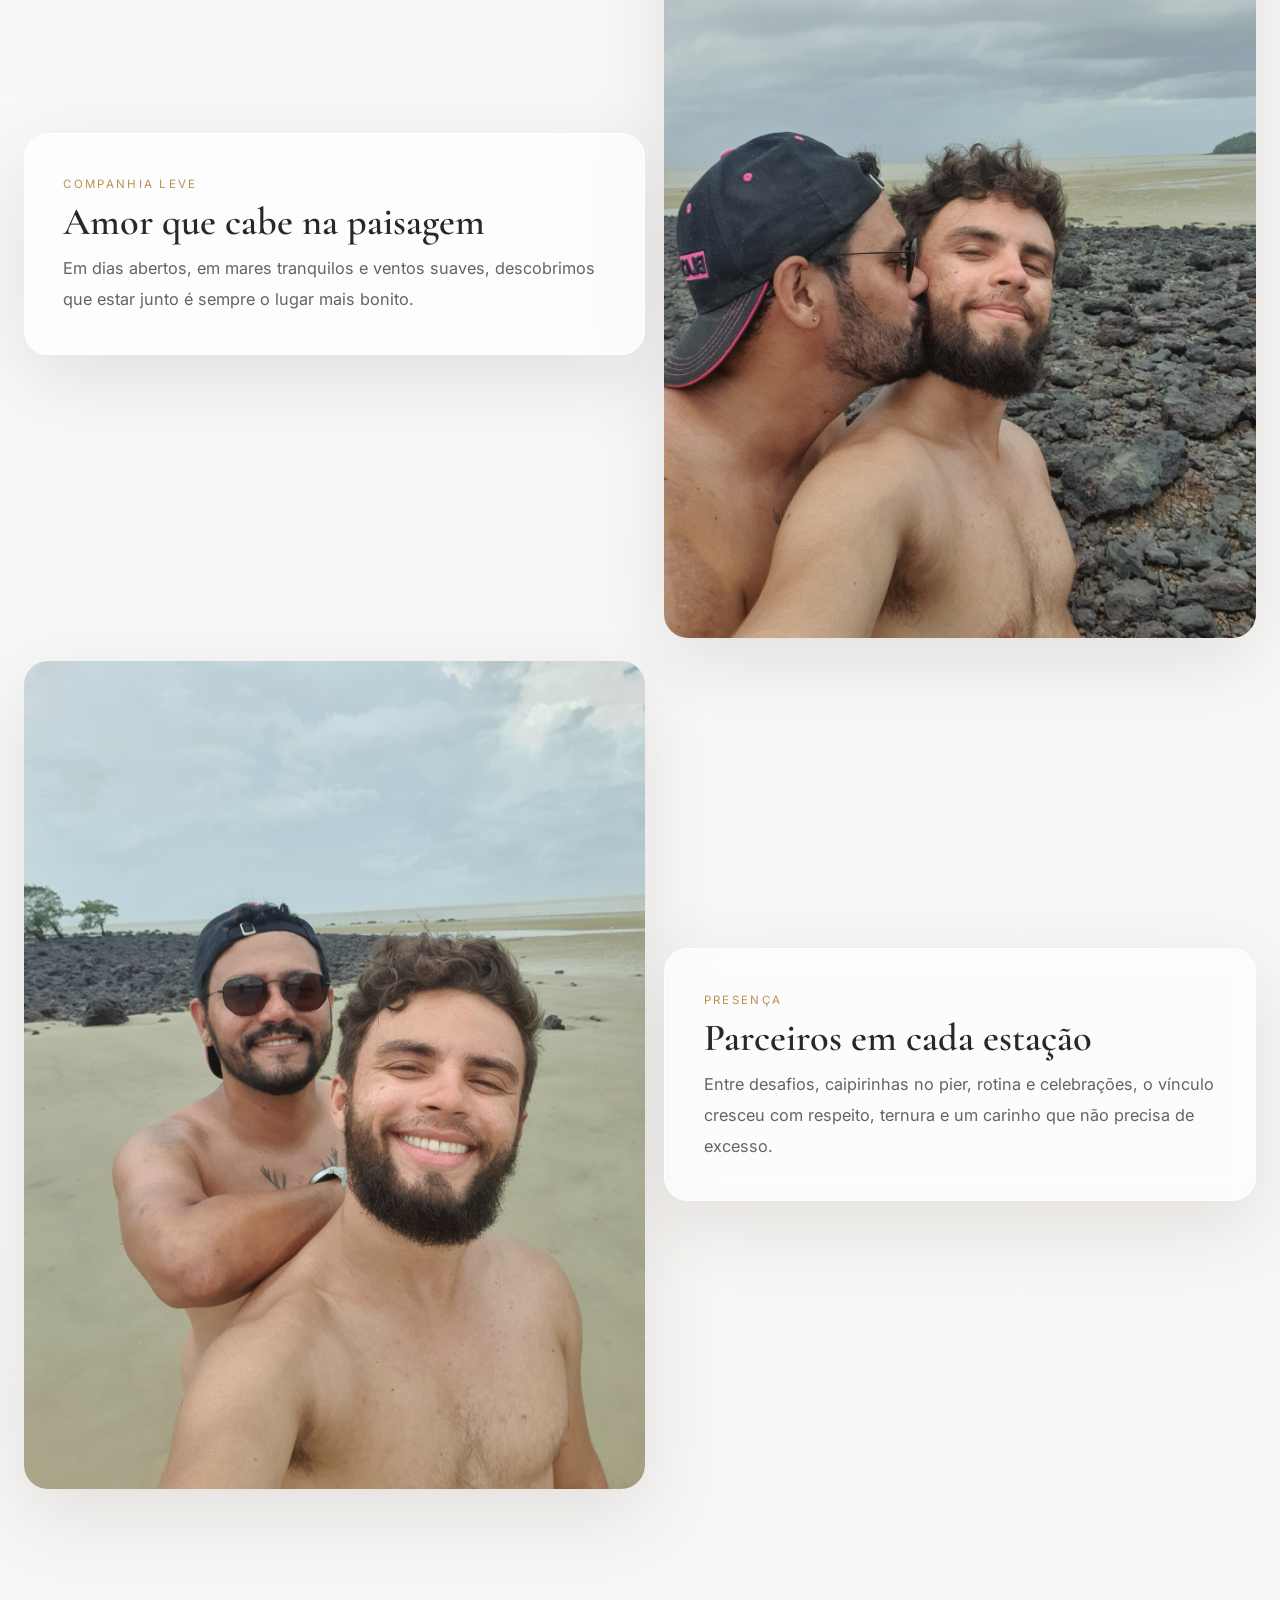
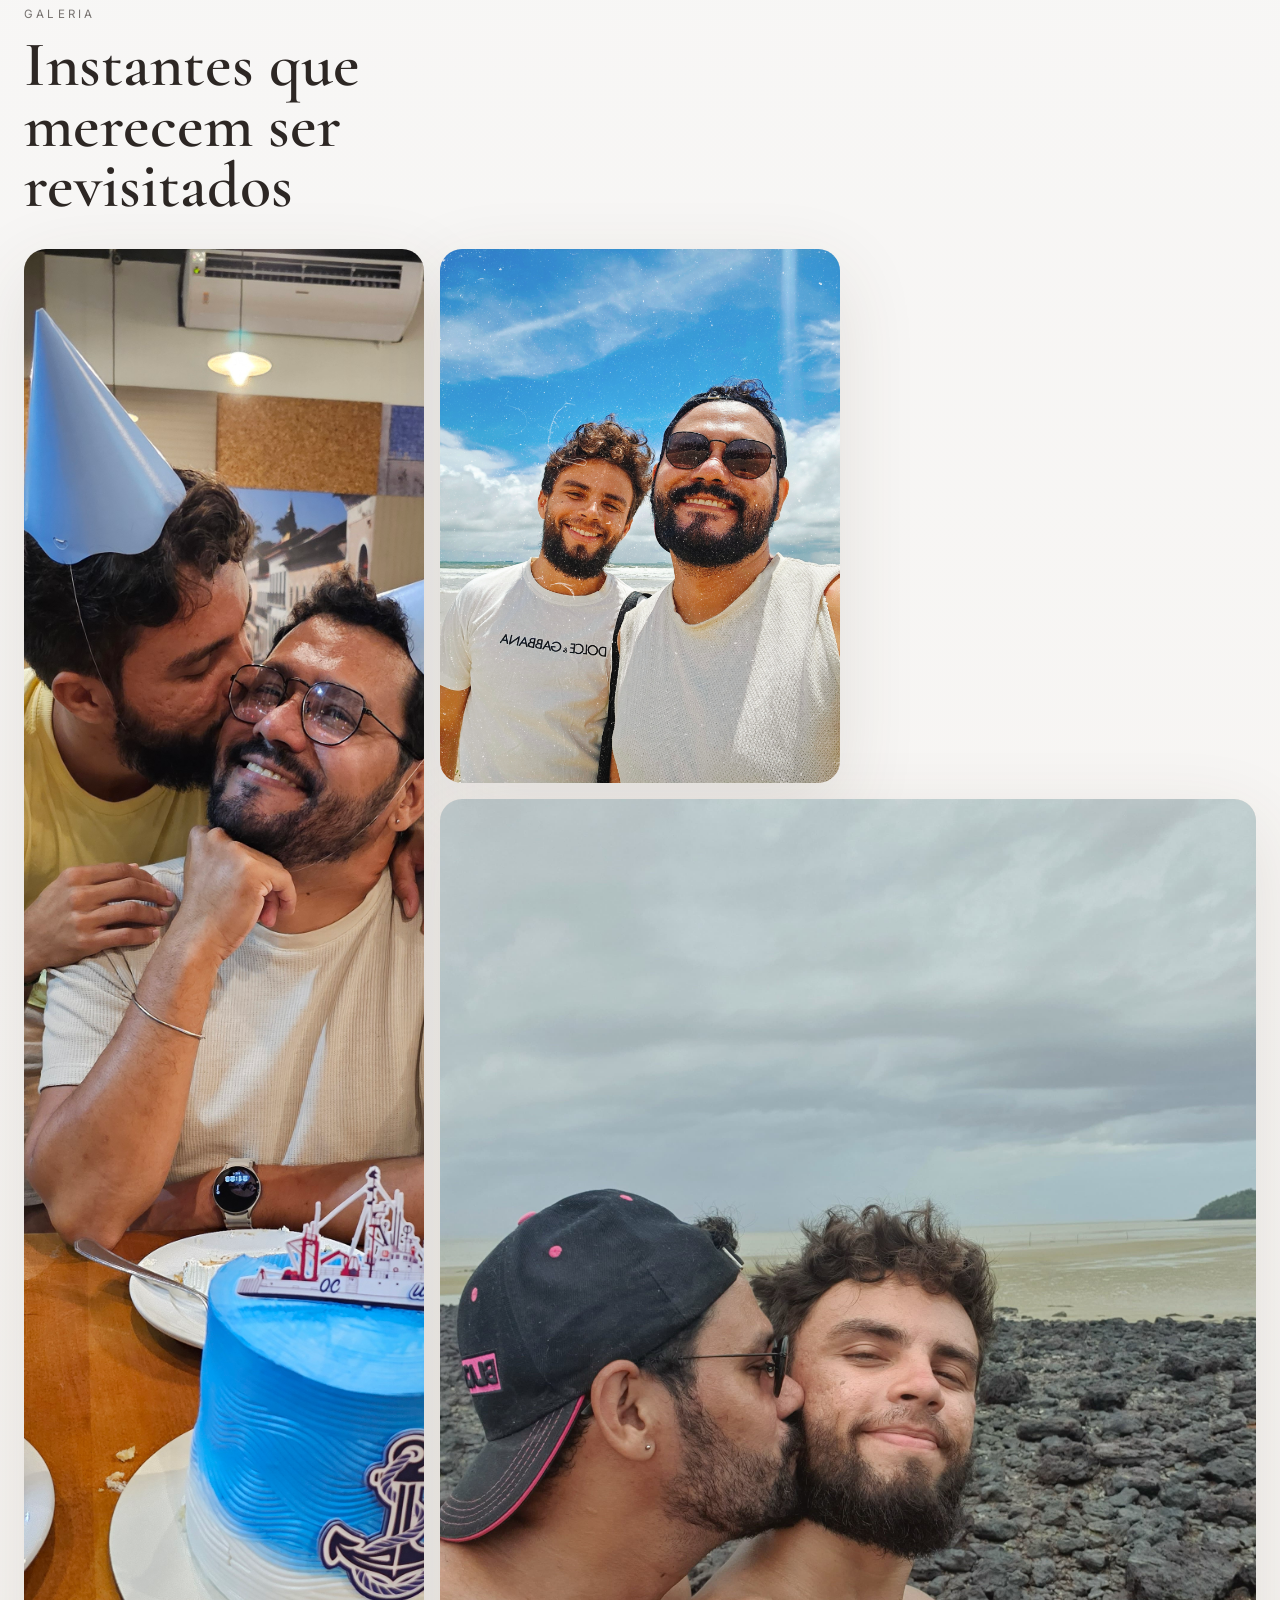
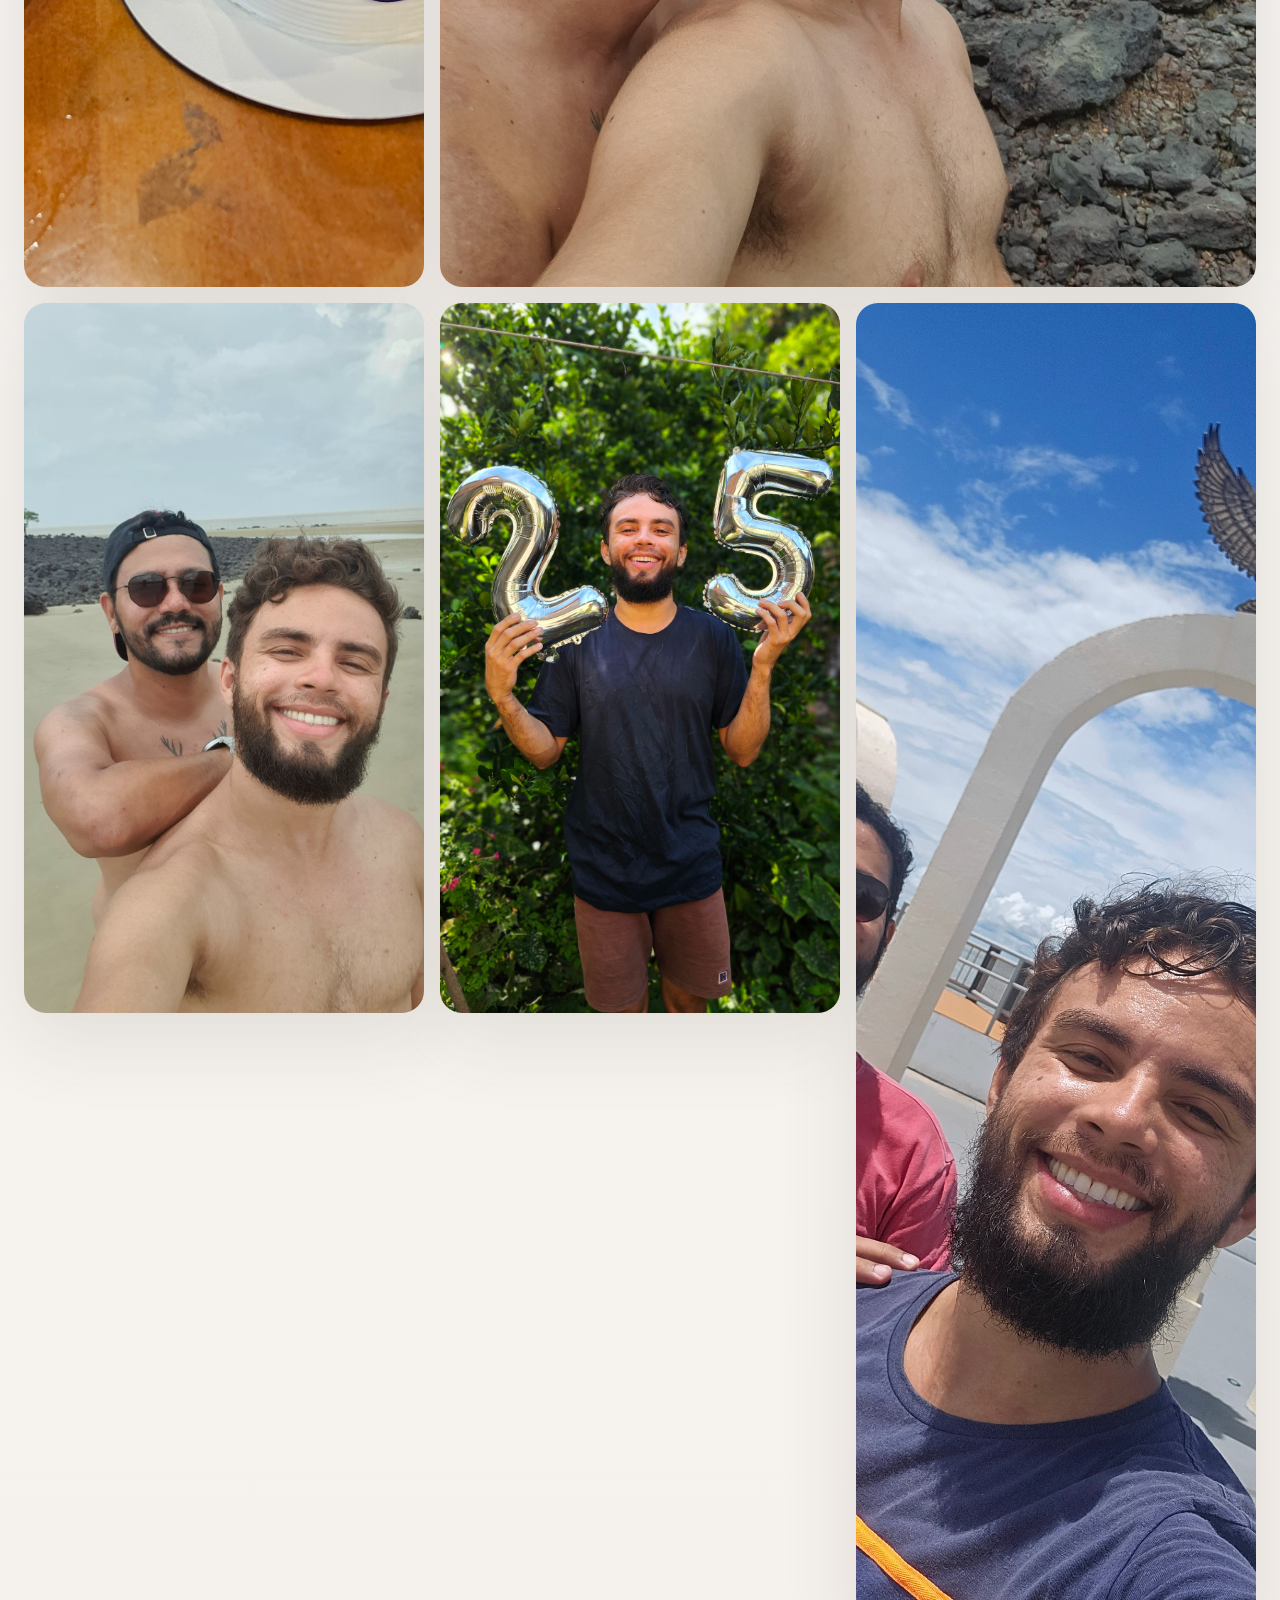
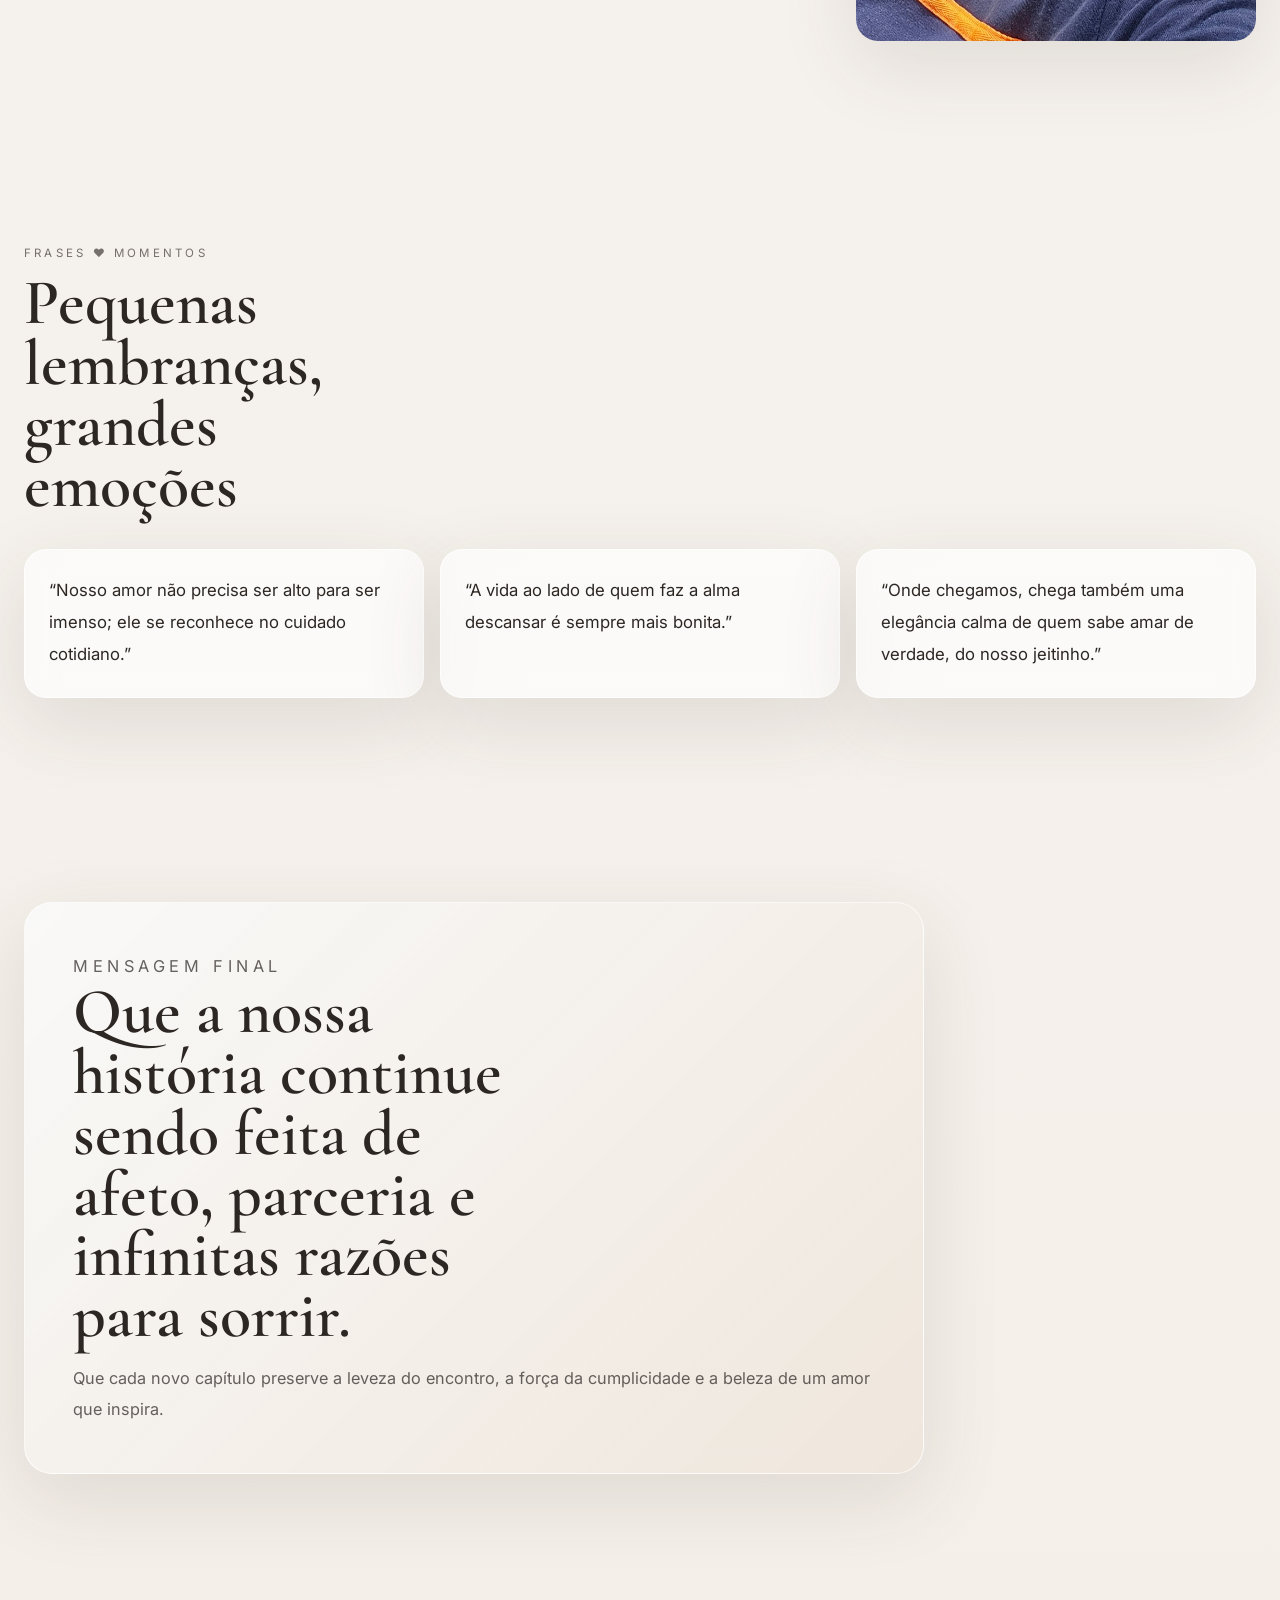
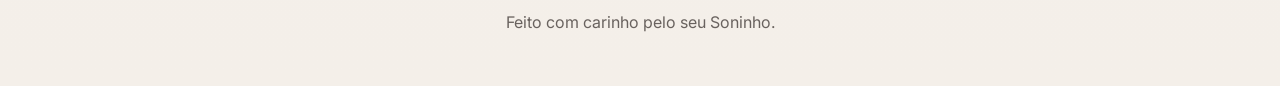
==== commit 872e7637: "Grande atualização da página e dos projetos." ====
--- a/projects/my-love/index.html
+++ b/projects/my-love/index.html
@@ -19,6 +19,7 @@
         <a href="#historia">História</a>
         <a href="#galeria">Galeria</a>
         <a href="#momentos">Momentos</a>
+        <a href="../../index.html">Início</a>
       </nav>
     </header>
 
